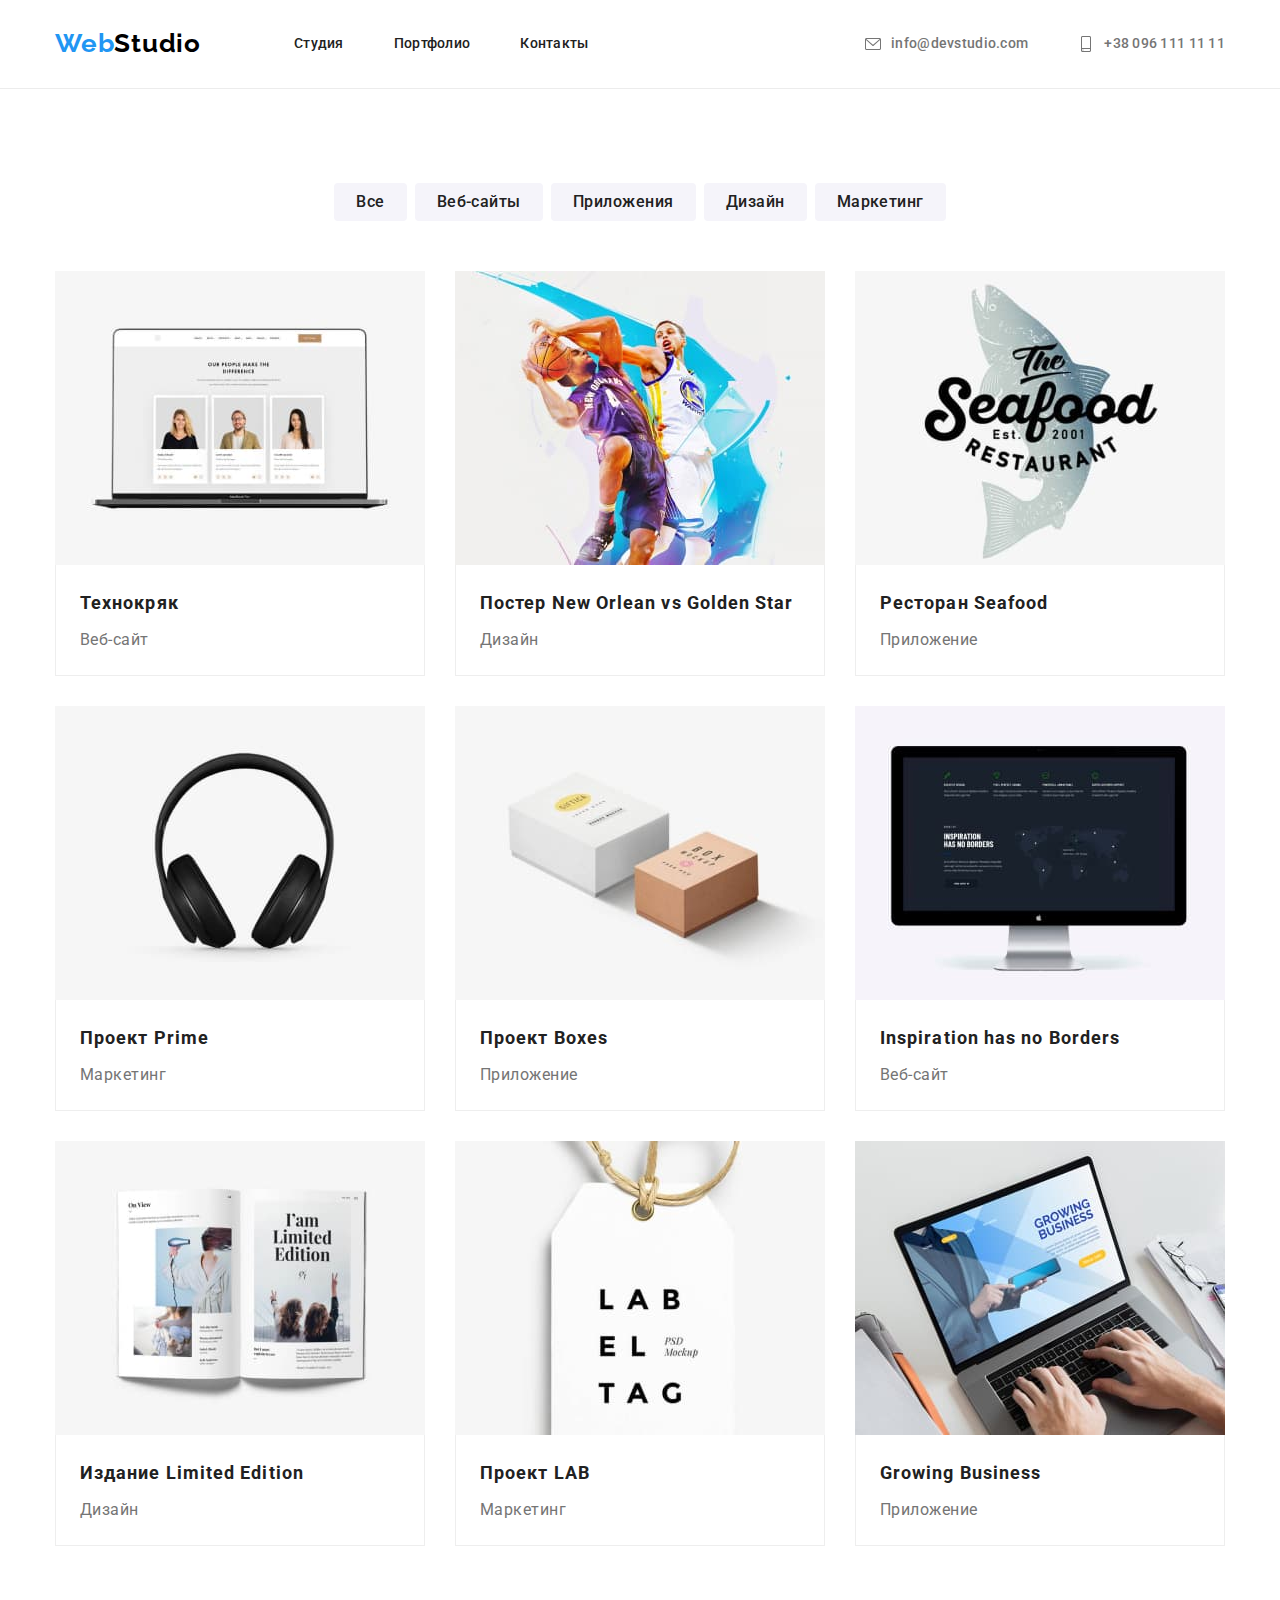
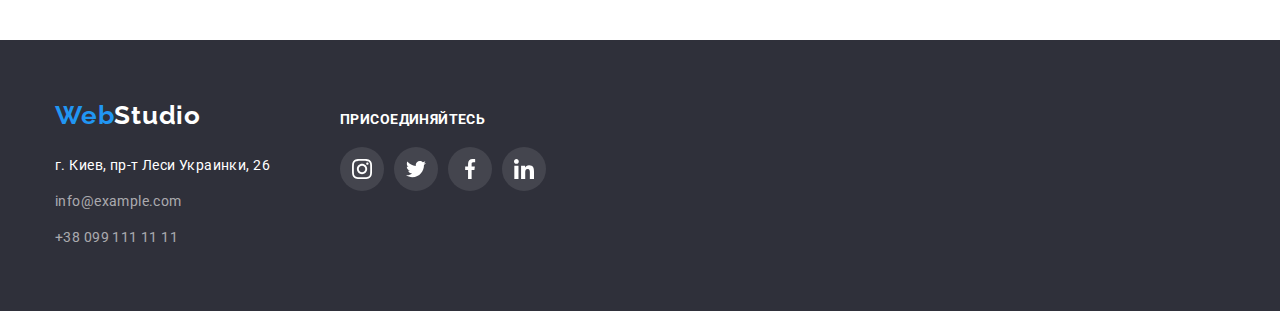
==== portfolio.html @ 1ecd4c77 "первая загрузка сайта" ====
<!DOCTYPE html>
<html lang="en">

<head>
    <meta charset="UTF-8">
    <meta http-equiv="X-UA-Compatible" content="IE=edge">
    <meta name="viewport" content="width=device-width, initial-scale=1.0">
    <title>Portfolio</title>
    <link rel="preconnect" href="https://fonts.googleapis.com">
    <link rel="preconnect" href="https://fonts.gstatic.com" crossorigin>
    <link
        href="https://fonts.googleapis.com/css2?family=Raleway:wght@700&family=Roboto:wght@400;500;700;900&display=swap"
        rel="stylesheet">
    <link rel="stylesheet" href="./css/modern-normalize.css">
    <link rel="stylesheet" href="./css/styles.css">
</head>

<body>
    <!--Шапка сайта. Навигация-->

    <header class="header">
        <div class="container">
            <div class="header-nav">
                <nav class="navigation">
                    <a class="header-logo link" href="./index.html"><span class="header-logo-decor">Web</span>Studio</a>
                    <ul class="menu-list lists">
                        <li class="nav-menu-item"><a class="menu-item link" href="./index.html">Студия</a></li>
                        <li class="nav-menu-item"><a class="menu-item link" href="./portfolio.html">Портфолио</a></li>
                        <li class="nav-menu-item"><a class="menu-item link" href="">Контакты</a></li>
                    </ul>
                </nav>
                <ul class="lists">
                    <li class="nav-email"><a class="email-nav link" href="mailto:info@devstudio.com">
                            <svg class="email-icon">
                                <use href="./images/icons.svg#icon-email"></use>
                            </svg>info@devstudio.com</a></li>
                    <li class="nav-tel"><a class="tel-nav link" href="tel:+380961111111">
                            <svg class="phone-icon">
                                <use href="./images/icons.svg#icon-phone"></use>
                            </svg>+38 096 111 11 11</a></li>
                </ul>
            </div>
        </div>
    </header>

    <!--Главный раздел сайта MAIN-->

    <main class="main">
        <section class="section">
            <div class="container">
                <h1 class="visually-hidden">Портфолио</h1>

                <ul class="filter lists">
                    <li class="filter-item"><button class="filter-btn" type="button">Все</button></li>
                    <li class="filter-item"><button class="filter-btn" type="button">Веб-сайты</button></li>
                    <li class="filter-item"><button class="filter-btn" type="button">Приложения</button></li>
                    <li class="filter-item"><button class="filter-btn" type="button">Дизайн</button></li>
                    <li class="filter-item"><button class="filter-btn" type="button">Маркетинг</button></li>
                </ul>

                <ul class="cards lists">
                    <li class="cards-item"><a href="" class="card-link link">
                            <img src="./images/port1.jpg" alt="ноутбук с изображением команды" class="cards-foto"
                                width="370">
                            <div class="card-item-content">
                                <h2 class="cards-item-title">Технокряк</h2>
                                <p class="cards-item-type">Веб-сайт</p>
                            </div>
                        </a></li>
                    <li class="cards-item"><a href="" class="card-link link">
                            <img src="./images/port2.jpg" alt="два спортсмена играют в баскетбол" class="cards-foto"
                                width="370">
                            <div class="card-item-content">
                                <h2 class="cards-item-title">Постер New Orlean vs Golden Star</h2>
                                <p class="cards-item-type">Дизайн</p>
                            </div>
                        </a></li>
                    <li class="cards-item"><a href="" class="card-link link">
                            <img src="./images/port3.jpg" alt="логотип ресторана Seafood" class="cards-foto"
                                width="370">
                            <div class="card-item-content">
                                <h2 class="cards-item-title">Ресторан Seafood</h2>
                                <p class="cards-item-type">Приложение</p>
                            </div>
                        </a></li>
                    <li class="cards-item"><a href="" class="card-link link">
                            <img src="./images/port4.jpg" alt="наушники" class="cards-foto" width="370">
                            <div class="card-item-content">
                                <h2 class="cards-item-title">Проект Prime</h2>
                                <p class="cards-item-type">Маркетинг</p>
                            </div>
                        </a></li>
                    <li class="cards-item"><a href="" class="card-link link">
                            <img src="./images/port5.jpg" alt="две коробки" class="cards-foto" width="370">
                            <div class="card-item-content">
                                <h2 class="cards-item-title">Проект Boxes</h2>
                                <p class="cards-item-type">Приложение</p>
                            </div>
                        </a></li>
                    <li class="cards-item"><a href="" class="card-link link">
                            <img src="./images/port6.jpg" alt="монитор с изображением сайта" class="cards-foto"
                                width="370">
                            <div class="card-item-content">
                                <h2 class="cards-item-title">Inspiration has no Borders</h2>
                                <p class="cards-item-type">Веб-сайт</p>
                            </div>
                        </a></li>
                    <li class="cards-item"><a href="" class="card-link link">
                            <img src="./images/port7.jpg" alt="журнал" class="cards-foto" width="370">
                            <div class="card-item-content">
                                <h2 class="cards-item-title">Издание Limited Edition</h2>
                                <p class="cards-item-type">Дизайн</p>
                            </div>
                        </a></li>
                    <li class="cards-item"><a href="" class="card-link link">
                            <img src="./images/port8.jpg" alt="логотип на веревочке" class="cards-foto" width="370">
                            <div class="card-item-content">
                                <h2 class="cards-item-title">Проект LAB</h2>
                                <p class="cards-item-type">Маркетинг</p>
                            </div>
                        </a></li>
                    <li class="cards-item"><a href="" class="card-link link">
                            <img src="./images/port9.jpg" alt="ноутбук с приложением Growing Business"
                                class="cards-foto" width="370">
                            <div class="card-item-content">
                                <h2 class="cards-item-title">Growing Business</h2>
                                <p class="cards-item-type">Приложение</p>
                            </div>
                        </a></li>
                </ul>
            </div>
        </section>
    </main>
    <!--Подвал сайта-->
    <footer class="footer">
        <div class="container footer-content-container">
            <div class="footer-content">
                <a class="footer-logo link" href="./index.html"><span class="footer-logo-decor">Web</span><span
                        class="footer-logo-decor-studio">Studio</span></a>
                <address>
                    <ul class="lists">
                        <li class="address-list-item"><a class="address link"
                                href="https://www.google.com.ua/maps/place/%D0%B1%D1%83%D0%BB.+%D0%9B%D0%B5%D1%81%D0%B8+%D0%A3%D0%BA%D1%80%D0%B0%D0%B8%D0%BD%D0%BA%D0%B8,+26,+%D0%9A%D0%B8%D0%B5%D0%B2,+02000/@50.4265841,30.5361971,17z/data=!3m1!4b1!4m5!3m4!1s0x40d4cf0e033ecbe9:0x57a4dffefec77da0!8m2!3d50.4265807!4d30.5383858?hl=ru"
                                target="_blank">г.
                                Киев, пр-т Леси Украинки, 26</a></li>
                        <li class="address-list-item"><a class="email-footer link"
                                href="mailto:info@example.com">info@example.com</a></li>
                        <li class="address-list-item"><a class="tel-footer link" href="tel:+380991111111">+38 099 111 11
                                11</a></li>
                    </ul>
                </address>
            </div>

            <div class="footer-socials">
                <p class="footer-social-title">присоединяйтесь</p>
                <ul class="footer-social-icons">
                    <li class="footer-social-icon-link link">
                        <a href="https://www.instagram.com/" class="footer-icon-bg" target="_blank">
                            <svg class="footer-icon-social">
                                <use href="./images/icons.svg#icon-instagram"></use>
                            </svg>
                        </a>
                    </li>
                    <li class="footer-social-icon-link link">
                        <a href="https://twitter.com/?lang=ru" class="footer-icon-bg" target="_blank">
                            <svg class="footer-icon-social">
                                <use href="./images/icons.svg#icon-twitter"></use>
                            </svg>
                        </a>
                    </li>
                    <li class="footer-social-icon-link link">
                        <a href="https://www.facebook.com/" class="footer-icon-bg" target="_blank">
                            <svg class="footer-icon-social">
                                <use href="./images/icons.svg#icon-facebook"></use>
                            </svg>
                        </a>
                    </li>
                    <li class="footer-social-icon-link link">
                        <a href="https://www.linkedin.com/" class="footer-icon-bg" target="_blank">
                            <svg class="footer-icon-social">
                                <use href="./images/icons.svg#icon-linkedin"></use>
                            </svg>
                        </a>
                    </li>
                </ul>
            </div>
        </div>
    </footer>
</body>

</html>
---- css/styles.css ----
/*----------Переменные для сайта----------*/
:root {
    /*-----Глобальные цвета-----*/
    --body-color: #757575;
    --a-color: #212121;
    /*-----Цвета для логотипа-----*/
    --logo-color: #000000;
    --logo-decor-color: #2196F3;
    /*-----Цвета для ссылок-----*/
    --menu-item-hover-focus-color: #2196F3;
    --email-tel-nav-color: #757575;
    --email-tel-nav-hover-focus-color: #2196F3;
    --email-tel-footer-color: #ffffff;
    /*-----index.html. Section Hero-----*/
    --hero-title-color: #ffffff;
    --hero-button-bg-color: #2196F3;
    --hero-button-text-color: #FFFFFF;
    /*-----index.html. Section Advantages-----*/
    --title-advantages-color: #212121;
    --content-advantages-color: #757575;
    /*-----index.html. Section Services-----*/
    --title-services-color: #212121;
    /*-----index.html. Section Team-----*/
    --team-title-color: #212121;
    --team-name-color: #212121;
    --team-position-color: #757575;
    /*-----portfolio.html. Section Filter-----*/
    --filter-btn-color: #212121;
    --filter-btn-bg-color: #F5F4FA;
    --filter-btn-bg-hover-focus-color: #2196F3;
    --filter-btn-text-chover-focus-color: #FFFFFF;
    /*-----portfolio.html. Section Cards-----*/
    --cards-item-title-color: #212121;
    --cards-item-type-color: #757575;
}
/*----------Стандартные свойства для сайта----------*/
body {
    font-family: 'Roboto', sans-serif;
    line-height: 1.71;
    color: var(--body-color);
    margin: 0;
}

.link {
    text-decoration: none;
    font-size: 14px;
    line-height: 1.71;
    letter-spacing: 0.02em;
    color: var(--a-color);
    list-style: none;
}
.container {
    width: 1200px;
    margin-left: auto;
    margin-right: auto;
    padding-left: 15px;
    padding-right: 15px;
}
.section {
    padding-top: 94px;
    padding-bottom: 94px;
}

.lists {
    list-style: none;
}
h1,
h2,
h3,
h4,
h5,
h6,
ul,
p {
    margin: 0;
    padding: 0;
}
img {
    display: block;
    max-width: 100%;
    height: auto;
}

.visually-hidden {
    position: absolute;
    width: 1px;
    height: 1px;
    margin: -1px;
    border: 0;
    padding: 0;
    
    white-space: nowrap;
    clip-path: inset(100%);
    clip: rect(0 0 0 0);
    overflow: hidden;
  }

/*----------Стили для логотипа. Шапка/Подвал сайта----------*/
.header {
    border-bottom: 1px solid #ECECEC;
}

.header-logo {
    font-family: 'Raleway', sans-serif;
    font-weight: 700;
    font-size: 26px;
    line-height: 1.2;
    letter-spacing: 0.03em;
    color: var(--logo-color);
    margin-right: 93px;
}
.footer-logo {
    font-family: 'Raleway', sans-serif;
    font-weight: 700;
    font-size: 26px;
    line-height: 1.2;
    letter-spacing: 0.03em;
    color: var(--logo-color);
}

.header-logo-decor,
.footer-logo-decor {
    color: var(--logo-decor-color);
}
.footer-logo-decor-studio {
    color: #FFFFFF;
}
/*----------Оформление ссылок. Шапка/Подвал сайта----------*/
/*HEADER*/
.header-nav {
    display: flex;
    justify-content: space-between;
    align-items: center;
}

.navigation {
    display: flex;
    align-items: center;
}

.navigation > .menu-list {
    display: flex;
}

.nav-menu-item {
    margin-right: 50px;
}

.navigation .nav-menu-item:last-child {
    margin-right: 0;
}

.header-nav > .lists {
    display: flex;
}

.nav-email {
    margin-right: 50px;
}

.menu-item {
    font-weight: 500;
    padding-top: 32px;
    padding-bottom: 32px;
    display: block;
}
.menu-item:hover,
.menu-item:focus {
    color: var(--menu-item-hover-focus-color);
}
.email-nav,
.tel-nav {
    color: var(--email-tel-nav-color);
    font-weight: 500;
    padding-top: 32px;
    padding-bottom: 32px;
    display: inline-flex;
    align-items: center;
}
.email-nav:hover,
.email-nav:focus,
.tel-nav:hover,
.tel-nav:focus {
    color: var(--email-tel-nav-hover-focus-color);
}

.email-icon {
    width: 16px;
    height: 16px;
    fill: currentColor;
    margin-right: 10px;
}

.phone-icon {
    width: 16px;
    height: 16px;
    fill: currentColor;
    margin-right: 10px;
}

/*FOOTER*/
.footer-content {
    margin-right: 70px;
}

.footer-content-container {
    display: flex;
    align-items: baseline;
}

.footer-logo {
    display: block;
    margin-bottom: 20px;
}
.address {
    color: var(--email-tel-footer-color);
    letter-spacing: 0.03em;
    font-style: normal;
}
.address-list-item {
    margin-bottom: 9px;
}
.address-list-item:last-child {
    margin-bottom: 0;
    
}
.email-footer,
.tel-footer {
    color: rgba(255, 255, 255, 0.6);
    letter-spacing: 0.03em;
    font-style: normal;
}

.footer {
    background-color: #2F303A;
    padding-top: 60px;
    padding-bottom: 60px;
}

.footer-social-title {
    font-weight: 700;
    font-size: 14px;
    line-height: 16px;
    letter-spacing: 0.03em;
    text-transform: uppercase;
    color: #ffffff;
    margin-bottom: 20px;
}

.footer-social-icons {
    display: flex;
    justify-content: center;
}

.footer-social-icon-link {
    margin-right: 10px;
}

.footer-social-icon-link:last-child {
    margin-right: 0;
}

.footer-icon-bg {
    width: 44px;
    height: 44px;
    border: none;
    border-radius: 50%;
    padding: 0;
    display: inline-flex;
    align-items: center;
    justify-content: center;
    color: #ffffff;
    background: rgba(255, 255, 255, 0.1);
}

.footer-icon-bg:hover,
.footer-icon-bg:focus {
    background: #2196F3;
}

.footer-icon-social {
    fill: currentColor;
    width: 20px;
    height: 20px;
}

.footer-icon-social:hover,
.footer-icon-social:focus {
    background: #2196F3;
}

/*----------Страница index.html. Main. Section "HERO"----------*/
.hero {
    padding-top: 200px;
    padding-bottom: 200px;
    text-align: center;

    max-width: 1600px;
    height: 600px;
    margin-right: auto;
    margin-left: auto;
    background: linear-gradient(0deg, rgba(47, 48, 58, 0.4), rgba(47, 48, 58, 0.4)), url(../images/hero.jpg);
    background-color: #212121;
    background-repeat: no-repeat;
    background-size: contain;
    background-position: center;
}

.hero-title {
    font-weight: 900;
    font-size: 44px;
    line-height: 1.4;
    letter-spacing: 0.06em;
    text-transform: uppercase;
    color: var(--hero-title-color);
    width: 696px;
    margin-left: auto;
    margin-right: auto;
    margin-bottom: 30px;
}

.hero-button {
    font-weight: 700;
    font-size: 16px;
    line-height: 1.9;
    letter-spacing: 0.06em;
    padding: 10px 32px;
    background-color: var(--hero-button-bg-color);
    color: var(--hero-button-text-color);
    border: none;
    cursor: pointer;
    box-shadow: 0px 4px 4px rgba(0, 0, 0, 0.15);
    border-radius: 4px;
}
/*----------Страница index.html. Main. Section "advantages"----------*/
.list-advantages {
    display: flex;
}

.item-advantages {
    width: 270px;
    margin-right: 30px;
}

.antenna-svg {
    background-color: #F5F4FA;
    height: 120px;
    display: block;
    margin-bottom: 30px;
    border-radius: 4px;
    display: flex;
    align-items: center;
    justify-content: center;
}

.icon-antenna {
    width: 70px;
    height: 70px;
}

.clock-svg {
    background-color: #F5F4FA;
    height: 120px;
    display: block;
    margin-bottom: 30px;
    border-radius: 4px;
    display: flex;
    align-items: center;
    justify-content: center;
}

.icon-clock {
    width: 70px;
    height: 70px;
}

.diagram-svg {
    background-color: #F5F4FA;
    height: 120px;
    display: block;
    margin-bottom: 30px;
    border-radius: 4px;
    display: flex;
    align-items: center;
    justify-content: center;
}

.icon-diagram {
    width: 70px;
    height: 70px;
}

.astronaut-svg {
    background-color: #F5F4FA;
    height: 120px;
    display: block;
    margin-bottom: 30px;
    border-radius: 4px;
    display: flex;
    align-items: center;
    justify-content: center;
}

.icon-astronaut {
    width: 70px;
    height: 70px;
    display: flex;
    align-items: center;
    justify-content: center;
}

.item-advantages:last-child {
    margin-right: 0;
}

.title-advantages {
    font-size: 14px;
    font-weight: 700;
    line-height: 1.14;
    letter-spacing: 0.03em;
    text-transform: uppercase;
    color: var(--title-advantages-color);
    margin-bottom: 10px;
}
.content-advantages {
    letter-spacing: 0.03em;
    color: var(--content-advantages-color);
    font-size: 14px;
}
/*----------Страница index.html. Main. Section "services"----------*/
.services {
    padding-top: 0;
}

.title-services {
    font-weight: 700;
    font-size: 36px;
    line-height: 1.17;
    text-align: center;
    letter-spacing: 0.03em;
    color: var(--title-services-color);
    margin-bottom: 50px;
}
.services-list {
    display: flex;
}

.services-item {
    margin-right: 30px;
}

.services-item:last-child {
    margin-right: 0;
}

/*----------Страница index.html. Main. Section "team"----------*/
.team {
    background-color: #F5F4FA;
}

.team-list {
    display: flex;
}

.team-title {
    font-weight: 700;
    font-size: 36px;
    line-height: 1.17;
    text-align: center;
    letter-spacing: 0.03em;
    color: var(--team-title-color);
    margin-bottom: 50px;
}

.team-item {
    margin-right: 30px;
    box-shadow: 0px 1px 3px rgba(0, 0, 0, 0.12), 0px 1px 1px rgba(0, 0, 0, 0.14), 0px 2px 1px rgba(0, 0, 0, 0.2);
    border-radius: 0px 0px 4px 4px;
    background-color: #FFFFFF;
}
.team-item:last-child {
    margin-right: 0;
}
.name-position {
    padding-top: 30px;
    padding-bottom: 30px;
}

.team-item .team-name {
    font-weight: 500;
    font-size: 16px;
    line-height: 1.19;
    letter-spacing: 0.03em;
    color: var(--team-name-color);
    text-align: center;
    margin-bottom: 10px;
}
.team-item .team-position {
    font-size: 16px;
    line-height: 1.19;
    letter-spacing: 0.03em;
    color: var(--team-position-color);
    text-align: center;
    margin-bottom: 16px;
}

.team-social-icons {
    display: flex;
    justify-content: center;
}

.team-social-icon-link {
    margin-right: 10px;
}

.team-social-icon-link:last-child {
    margin-right: 0;
}

.icon-bg {
    width: 44px;
    height: 44px;
    border: none;
    border-radius: 50%;
    padding: 0;
    display: inline-flex;
    align-items: center;
    justify-content: center;
    color: #AFB1B8;
}

.icon-bg:hover,
.icon-bg:focus {
    background: #2196F3;
    color: #ffffff;
}

.icon-social {
    fill: currentColor;
    width: 20px;
    height: 20px;
}

.icon-social:hover,
.icon-social:focus {
    fill: #ffffff;
    background: #2196F3;
}

/*----------Страница index.html. Main. Section "CLIENTS"----------*/

.clients-title {
    font-weight: 700;
    font-size: 36px;
    line-height: 1.16;
    text-align: center;
    letter-spacing: 0.03em;
    color: #212121;
    margin-bottom: 50px;
}

.clients-list {
    display: flex;
    justify-content: center;
}

.clients-item {
    margin-right: 30px;
}

.clients-item:last-child {
    margin-right: 0;
}

.clients-link {
    width: 170px;
    height: 92px;
    color: #AFB1B8;
    border: 1px solid #AFB1B8;
    border-radius: 4px;
    display: inline-flex;
    align-items: center;
    justify-content: center;
}

.clients-link:hover,
.clients-link:focus {
    border: 1px solid #2196F3;
    color: #2196F3;
}

.clients-icon {
    width: 106px;
    height: 60px;
    fill: currentColor;
}

.clients-icon:hover,
.clients-icon:focus {
    fill: #2196F3;
}

/*----------Страница portfolio.html. Main. filter----------*/
.filter {
    display: flex;
    justify-content: center;
    margin-bottom: 50px;
}
.filter-btn {
    font-weight: 500;
    font-size: 16px;
    line-height: 1.62;
    text-align: center;
    letter-spacing: 0.03em;
    color: var(--filter-btn-color);
    border: none;
    background-color: var(--filter-btn-bg-color);
    padding: 6px 22px;
    cursor: pointer;
    border-radius: 4px;
    
}
.filter-item {
    margin-right: 8px;

}

.filter-item:last-of-type {
    margin-right: 0;
}

.filter-btn:hover,
.filter-btn:focus {
    background-color: var(--filter-btn-bg-hover-focus-color);
    color: var(--filter-btn-text-chover-focus-color);
    box-shadow: 0px 3px 1px rgba(0, 0, 0, 0.1), 0px 1px 2px rgba(0, 0, 0, 0.08), 0px 2px 2px rgba(0, 0, 0, 0.12);
}
/*----------Страница portfolio.html. Main. cards----------*/
.cards {
    display: flex;
    flex-wrap: wrap;
    justify-content: center;
    background: #FFFFFF;
 
}

.cards-item {
    margin-right: 30px;
    margin-bottom: 30px;
}

.card-link:hover,
.card-link:focus {
    box-shadow: 0px 1px 1px rgba(0, 0, 0, 0.12), 0px 4px 4px rgba(0, 0, 0, 0.06), 1px 4px 6px rgba(0, 0, 0, 0.16);
    display: block;
}

.card-item-content {
    padding-top: 20px;
    padding-bottom: 20px;
    padding-left: 24px;
    padding-right: 24px;
    border-left: 1px solid #EEEEEE;
    border-right: 1px solid #EEEEEE;
    border-bottom: 1px solid #EEEEEE;

}

.cards-item:nth-child(3n + 3) {
    margin-right: 0;
}

.cards-item:nth-last-child(-n + 3) {
    margin-bottom: 0;

}

.cards-item-title {
    font-weight: 700;
    font-size: 18px;
    line-height: 2;
    letter-spacing: 0.06em;
    color: var(--cards-item-title-color);
    margin-bottom: 4px;
}
.cards-item-type {
    font-size: 16px;
    line-height: 1.87;
    letter-spacing: 0.03em;
    color: var(--cards-item-type-color);
}
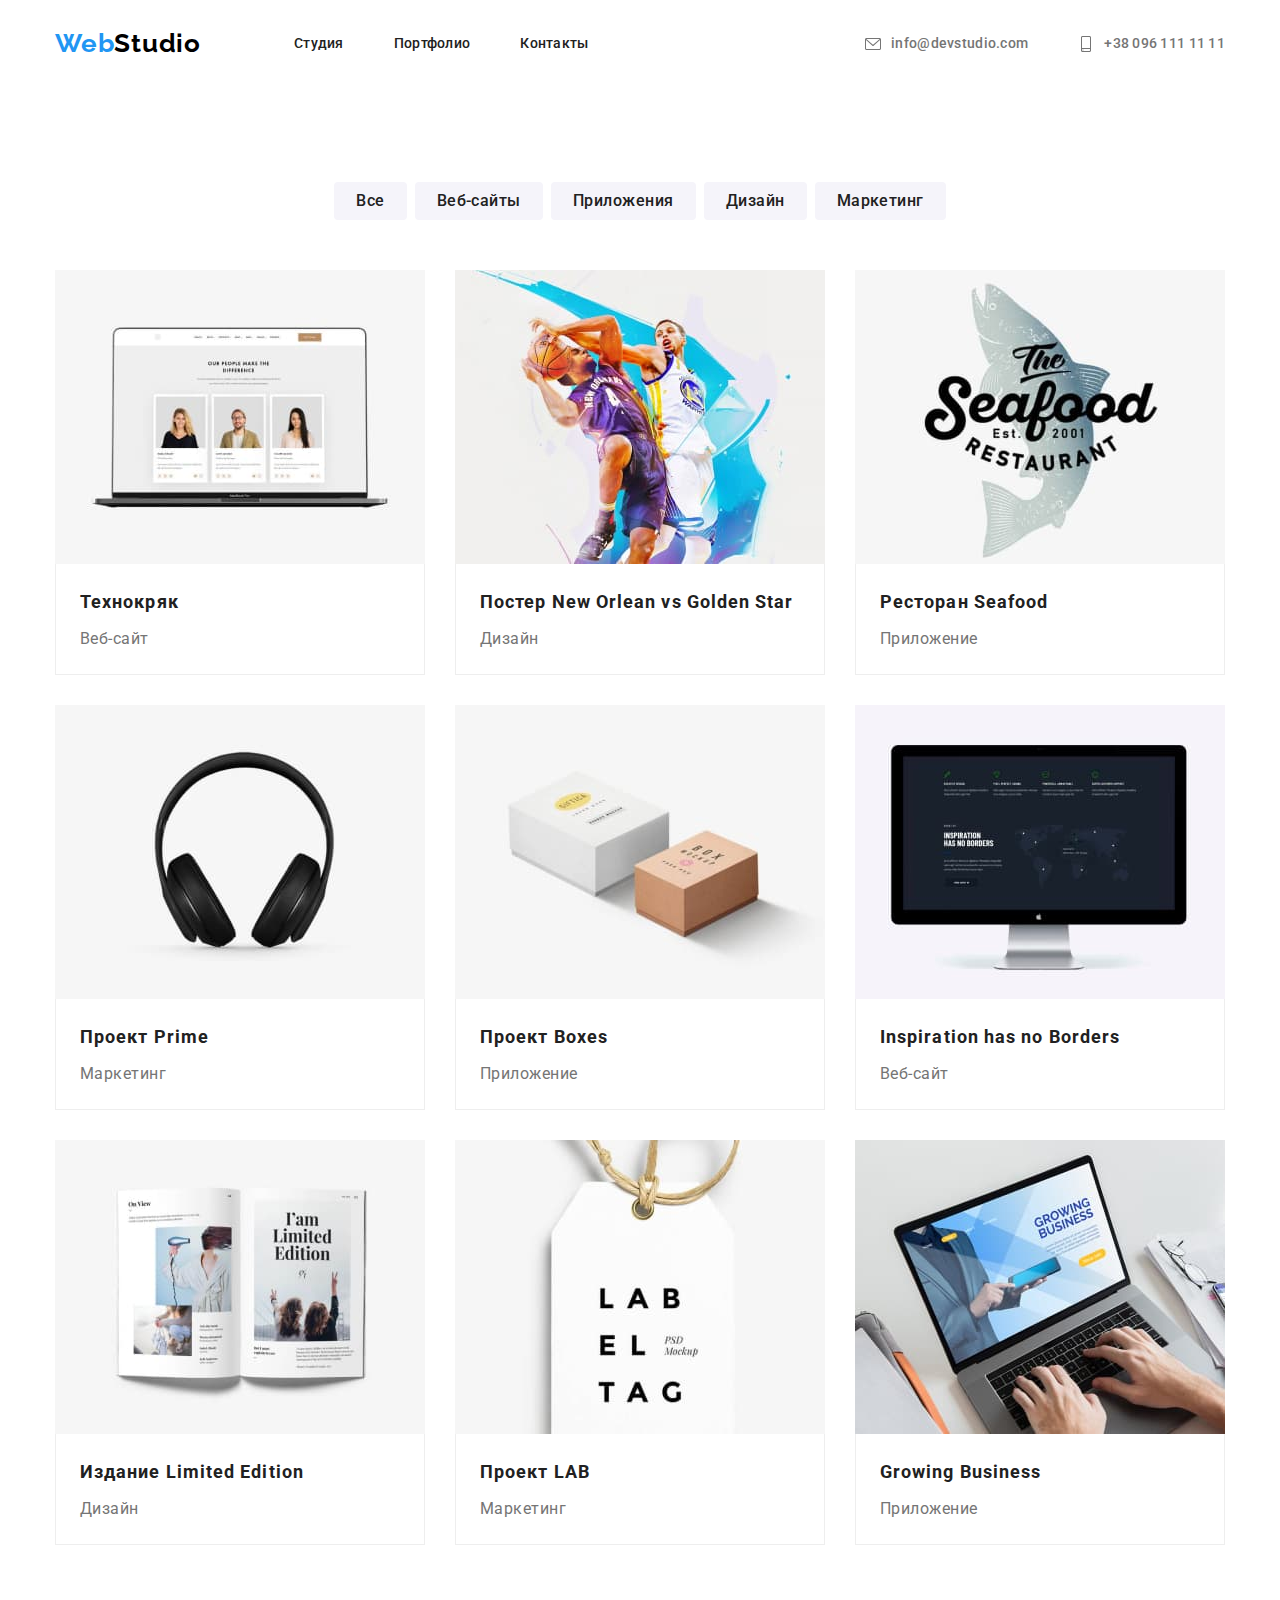
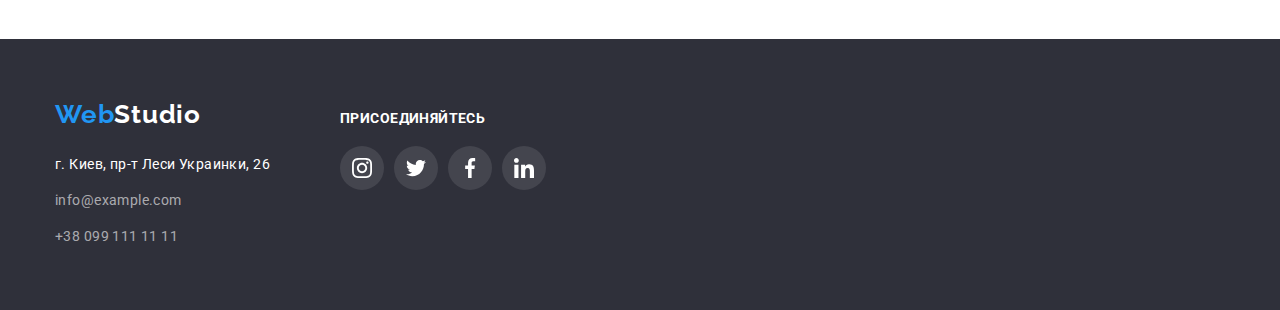
==== commit 0b951f9a: "выполненная работа" ====
--- a/portfolio.html
+++ b/portfolio.html
@@ -60,68 +60,137 @@
 
                 <ul class="cards lists">
                     <li class="cards-item"><a href="" class="card-link link">
-                            <img src="./images/port1.jpg" alt="ноутбук с изображением команды" class="cards-foto"
-                                width="370">
+                            <div class="foto-card-disr">
+                                <div class="disr-foto-card">
+                                    Ресурс предлагает комплексные предложения с разным уровнем функционала и сервисов.
+                                    Все это позволит посетителю получить исчерпывающие сведения о компании или частном
+                                    лице.
+                                </div>
+                                <img src="./images/port1.jpg" alt="ноутбук с изображением команды" class="cards-foto"
+                                    width="370">
+                            </div>
                             <div class="card-item-content">
                                 <h2 class="cards-item-title">Технокряк</h2>
                                 <p class="cards-item-type">Веб-сайт</p>
                             </div>
                         </a></li>
                     <li class="cards-item"><a href="" class="card-link link">
-                            <img src="./images/port2.jpg" alt="два спортсмена играют в баскетбол" class="cards-foto"
-                                width="370">
+                            <div class="foto-card-disr">
+                                <div class="disr-foto-card">
+                                    Ресурс предлагает комплексные предложения с разным уровнем функционала и сервисов.
+                                    Все это позволит посетителю получить исчерпывающие сведения о компании или частном
+                                    лице.
+                                </div>
+                                <img src="./images/port2.jpg" alt="два спортсмена играют в баскетбол" class="cards-foto"
+                                    width="370">
+                            </div>
                             <div class="card-item-content">
                                 <h2 class="cards-item-title">Постер New Orlean vs Golden Star</h2>
                                 <p class="cards-item-type">Дизайн</p>
                             </div>
                         </a></li>
                     <li class="cards-item"><a href="" class="card-link link">
-                            <img src="./images/port3.jpg" alt="логотип ресторана Seafood" class="cards-foto"
-                                width="370">
+                            <div class="foto-card-disr">
+                                <div class="disr-foto-card">
+                                    Ресурс предлагает комплексные предложения с разным уровнем функционала и сервисов.
+                                    Все это позволит посетителю получить исчерпывающие сведения о компании или частном
+                                    лице.
+                                </div>
+                                <img src="./images/port3.jpg" alt="логотип ресторана Seafood" class="cards-foto"
+                                    width="370">
+                            </div>
                             <div class="card-item-content">
                                 <h2 class="cards-item-title">Ресторан Seafood</h2>
                                 <p class="cards-item-type">Приложение</p>
                             </div>
                         </a></li>
                     <li class="cards-item"><a href="" class="card-link link">
-                            <img src="./images/port4.jpg" alt="наушники" class="cards-foto" width="370">
+                            <div class="foto-card-disr">
+                                <div class="disr-foto-card">
+                                    Ресурс предлагает комплексные предложения с разным уровнем функционала и сервисов.
+                                    Все это позволит посетителю получить исчерпывающие сведения о компании или частном
+                                    лице.
+                                </div>
+                                <img src="./images/port4.jpg" alt="наушники" class="cards-foto" width="370">
+                            </div>
+
                             <div class="card-item-content">
                                 <h2 class="cards-item-title">Проект Prime</h2>
                                 <p class="cards-item-type">Маркетинг</p>
                             </div>
                         </a></li>
                     <li class="cards-item"><a href="" class="card-link link">
-                            <img src="./images/port5.jpg" alt="две коробки" class="cards-foto" width="370">
+                            <div class="foto-card-disr">
+                                <div class="disr-foto-card">
+                                    Ресурс предлагает комплексные предложения с разным уровнем функционала и сервисов.
+                                    Все это позволит посетителю получить исчерпывающие сведения о компании или частном
+                                    лице.
+                                </div>
+                                <img src="./images/port5.jpg" alt="две коробки" class="cards-foto" width="370">
+                            </div>
+
                             <div class="card-item-content">
                                 <h2 class="cards-item-title">Проект Boxes</h2>
                                 <p class="cards-item-type">Приложение</p>
                             </div>
                         </a></li>
                     <li class="cards-item"><a href="" class="card-link link">
-                            <img src="./images/port6.jpg" alt="монитор с изображением сайта" class="cards-foto"
-                                width="370">
+                            <div class="foto-card-disr">
+                                <div class="disr-foto-card">
+                                    Ресурс предлагает комплексные предложения с разным уровнем функционала и сервисов.
+                                    Все это позволит посетителю получить исчерпывающие сведения о компании или частном
+                                    лице.
+                                </div>
+                                <img src="./images/port6.jpg" alt="монитор с изображением сайта" class="cards-foto"
+                                    width="370">
+                            </div>
+
                             <div class="card-item-content">
                                 <h2 class="cards-item-title">Inspiration has no Borders</h2>
                                 <p class="cards-item-type">Веб-сайт</p>
                             </div>
                         </a></li>
                     <li class="cards-item"><a href="" class="card-link link">
-                            <img src="./images/port7.jpg" alt="журнал" class="cards-foto" width="370">
+                            <div class="foto-card-disr">
+                                <div class="disr-foto-card">
+                                    Ресурс предлагает комплексные предложения с разным уровнем функционала и сервисов.
+                                    Все это позволит посетителю получить исчерпывающие сведения о компании или частном
+                                    лице.
+                                </div>
+                                <img src="./images/port7.jpg" alt="журнал" class="cards-foto" width="370">
+                            </div>
+
                             <div class="card-item-content">
                                 <h2 class="cards-item-title">Издание Limited Edition</h2>
                                 <p class="cards-item-type">Дизайн</p>
                             </div>
                         </a></li>
                     <li class="cards-item"><a href="" class="card-link link">
-                            <img src="./images/port8.jpg" alt="логотип на веревочке" class="cards-foto" width="370">
+                            <div class="foto-card-disr">
+                                <div class="disr-foto-card">
+                                    Ресурс предлагает комплексные предложения с разным уровнем функционала и сервисов.
+                                    Все это позволит посетителю получить исчерпывающие сведения о компании или частном
+                                    лице.
+                                </div>
+                                <img src="./images/port8.jpg" alt="логотип на веревочке" class="cards-foto" width="370">
+                            </div>
+
                             <div class="card-item-content">
                                 <h2 class="cards-item-title">Проект LAB</h2>
                                 <p class="cards-item-type">Маркетинг</p>
                             </div>
                         </a></li>
                     <li class="cards-item"><a href="" class="card-link link">
-                            <img src="./images/port9.jpg" alt="ноутбук с приложением Growing Business"
-                                class="cards-foto" width="370">
+                            <div class="foto-card-disr">
+                                <div class="disr-foto-card">
+                                    Ресурс предлагает комплексные предложения с разным уровнем функционала и сервисов.
+                                    Все это позволит посетителю получить исчерпывающие сведения о компании или частном
+                                    лице.
+                                </div>
+                                <img src="./images/port9.jpg" alt="ноутбук с приложением Growing Business"
+                                    class="cards-foto" width="370">
+                            </div>
+
                             <div class="card-item-content">
                                 <h2 class="cards-item-title">Growing Business</h2>
                                 <p class="cards-item-type">Приложение</p>
--- a/css/styles.css
+++ b/css/styles.css
@@ -97,7 +97,7 @@
 
 /*----------Стили для логотипа. Шапка/Подвал сайта----------*/
 .header {
-    border-bottom: 1px solid #ECECEC;
+    /*border-bottom: 1px solid #ECECEC;*/
 }
 
 .header-logo {
@@ -144,6 +144,8 @@
 
 .nav-menu-item {
     margin-right: 50px;
+    position: relative;
+
 }
 
 .navigation .nav-menu-item:last-child {
@@ -163,11 +165,33 @@
     padding-top: 32px;
     padding-bottom: 32px;
     display: block;
+    transition: color 250ms cubic-bezier(0.4, 0, 0.2, 1);
+
 }
 .menu-item:hover,
 .menu-item:focus {
     color: var(--menu-item-hover-focus-color);
-}
+
+}
+
+.menu-item::after{
+    content: "";
+    width: 100%;
+    height: 4px;
+    background: #2196F3;
+    border-radius: 2px;
+    position: absolute;
+    bottom: 0;
+    left: 0;
+    opacity: 0;
+    transition: opacity 250ms cubic-bezier(0.4, 0, 0.2, 1);
+
+}
+
+.menu-item:hover::after {
+    opacity: 1;
+}
+
 .email-nav,
 .tel-nav {
     color: var(--email-tel-nav-color);
@@ -176,7 +200,9 @@
     padding-bottom: 32px;
     display: inline-flex;
     align-items: center;
-}
+    transition: color 250ms cubic-bezier(0.4, 0, 0.2, 1);
+}
+
 .email-nav:hover,
 .email-nav:focus,
 .tel-nav:hover,
@@ -271,22 +297,24 @@
     justify-content: center;
     color: #ffffff;
     background: rgba(255, 255, 255, 0.1);
+    transition: background-color 250ms cubic-bezier(0.4, 0, 0.2, 1);
 }
 
 .footer-icon-bg:hover,
 .footer-icon-bg:focus {
-    background: #2196F3;
+    background-color: #2196F3;
 }
 
 .footer-icon-social {
     fill: currentColor;
     width: 20px;
     height: 20px;
+    transition: background-color 250ms cubic-bezier(0.4, 0, 0.2, 1);
 }
 
 .footer-icon-social:hover,
 .footer-icon-social:focus {
-    background: #2196F3;
+    background-color: #2196F3;
 }
 
 /*----------Страница index.html. Main. Section "HERO"----------*/
@@ -332,6 +360,57 @@
     box-shadow: 0px 4px 4px rgba(0, 0, 0, 0.15);
     border-radius: 4px;
 }
+
+/*-----Modal window-----*/
+.backdrop {
+    position: fixed;
+    top: 0;
+    left: 0;
+    width: 100%;
+    height: 100%;
+    background: rgba(0, 0, 0, 0.2);
+
+}
+
+.backdrop.is-hidden {
+    opacity: 0;
+    pointer-events: none;
+    visibility: hidden;
+}
+
+.modal {
+    position: absolute;
+    top: 50%;
+    left: 50%;
+    transform: translate(-50%, -50%);
+
+    margin: 0;
+    padding: 0;
+  
+    height: 581px;
+    width: 528px;
+    background-color: white;
+
+    background: #FFFFFF;
+    box-shadow: 0px 1px 3px rgba(0, 0, 0, 0.12), 0px 1px 1px rgba(0, 0, 0, 0.14), 0px 2px 1px rgba(0, 0, 0, 0.2);
+    border-radius: 4px;
+}
+
+.btn-modal {
+    position: absolute;
+
+    top: 8px;
+    left: 490px;
+
+    width: 30px;
+    height: 30px;
+    background: #FFFFFF;
+    border: 1px solid rgba(0, 0, 0, 0.1);
+    border-radius: 50%;
+
+}
+
+
 /*----------Страница index.html. Main. Section "advantages"----------*/
 .list-advantages {
     display: flex;
@@ -447,10 +526,32 @@
 
 .services-item {
     margin-right: 30px;
+    position: relative;
+
 }
 
 .services-item:last-child {
     margin-right: 0;
+}
+
+.disr-services {
+    position: absolute;
+    bottom: 0;
+    width: 100%;
+
+    background: rgba(47, 48, 58, 0.8);
+    padding-top: 27px;
+    padding-bottom: 27px;
+
+    text-align: center;
+    font-weight: 700;
+    font-size: 14px;
+    line-height: 16px;
+    text-align: center;
+    letter-spacing: 0.03em;
+    text-transform: uppercase;
+
+    color: #FFFFFF;
 }
 
 /*----------Страница index.html. Main. Section "team"----------*/
@@ -527,11 +628,14 @@
     align-items: center;
     justify-content: center;
     color: #AFB1B8;
+    background-color: #FFFFFF;
+    transition: background-color 250ms cubic-bezier(0.4, 0, 0.2, 1), color 250ms cubic-bezier(0.4, 0, 0.2, 1), fill 250ms cubic-bezier(0.4, 0, 0.2, 1);
+
 }
 
 .icon-bg:hover,
 .icon-bg:focus {
-    background: #2196F3;
+    background-color: #2196F3;
     color: #ffffff;
 }
 
@@ -544,7 +648,7 @@
 .icon-social:hover,
 .icon-social:focus {
     fill: #ffffff;
-    background: #2196F3;
+    background-color: #2196F3;
 }
 
 /*----------Страница index.html. Main. Section "CLIENTS"----------*/
@@ -581,6 +685,7 @@
     display: inline-flex;
     align-items: center;
     justify-content: center;
+    transition: color 250ms cubic-bezier(0.4, 0, 0.2, 1), border 250ms cubic-bezier(0.4, 0, 0.2, 1);
 }
 
 .clients-link:hover,
@@ -618,7 +723,7 @@
     padding: 6px 22px;
     cursor: pointer;
     border-radius: 4px;
-    
+    transition: background-color 250ms cubic-bezier(0.4, 0, 0.2, 1), color 250ms cubic-bezier(0.4, 0, 0.2, 1), box-shadow 250ms cubic-bezier(0.4, 0, 0.2, 1);
 }
 .filter-item {
     margin-right: 8px;
@@ -634,6 +739,8 @@
     background-color: var(--filter-btn-bg-hover-focus-color);
     color: var(--filter-btn-text-chover-focus-color);
     box-shadow: 0px 3px 1px rgba(0, 0, 0, 0.1), 0px 1px 2px rgba(0, 0, 0, 0.08), 0px 2px 2px rgba(0, 0, 0, 0.12);
+
+
 }
 /*----------Страница portfolio.html. Main. cards----------*/
 .cards {
@@ -654,6 +761,41 @@
     box-shadow: 0px 1px 1px rgba(0, 0, 0, 0.12), 0px 4px 4px rgba(0, 0, 0, 0.06), 1px 4px 6px rgba(0, 0, 0, 0.16);
     display: block;
 }
+
+.foto-card-disr {
+    position: relative;
+    overflow: hidden;
+}
+
+/*------Анимация карточки------*/
+.disr-foto-card {
+    position: absolute;
+    
+    display: block;
+    content: "";
+    width: 100%;
+    height: 100%;
+    background-color: rgba(33, 150, 243, 0.9);
+
+    font-weight: 400;
+    font-size: 18px;
+    line-height: 1.56;
+    letter-spacing: 0.03em;
+    color: #FFFFFF;
+
+    padding-top: 63px;
+    padding-bottom: 63px;
+    padding-left: 24px;
+    padding-right: 24px;
+    transform: translateY(100%);
+    transition: transform 250ms cubic-bezier(0.4, 0, 0.2, 1);
+}
+
+.card-link:hover .disr-foto-card{
+    transform: translateY(0);
+
+}
+/*--------------------------------------------------------*/
 
 .card-item-content {
     padding-top: 20px;
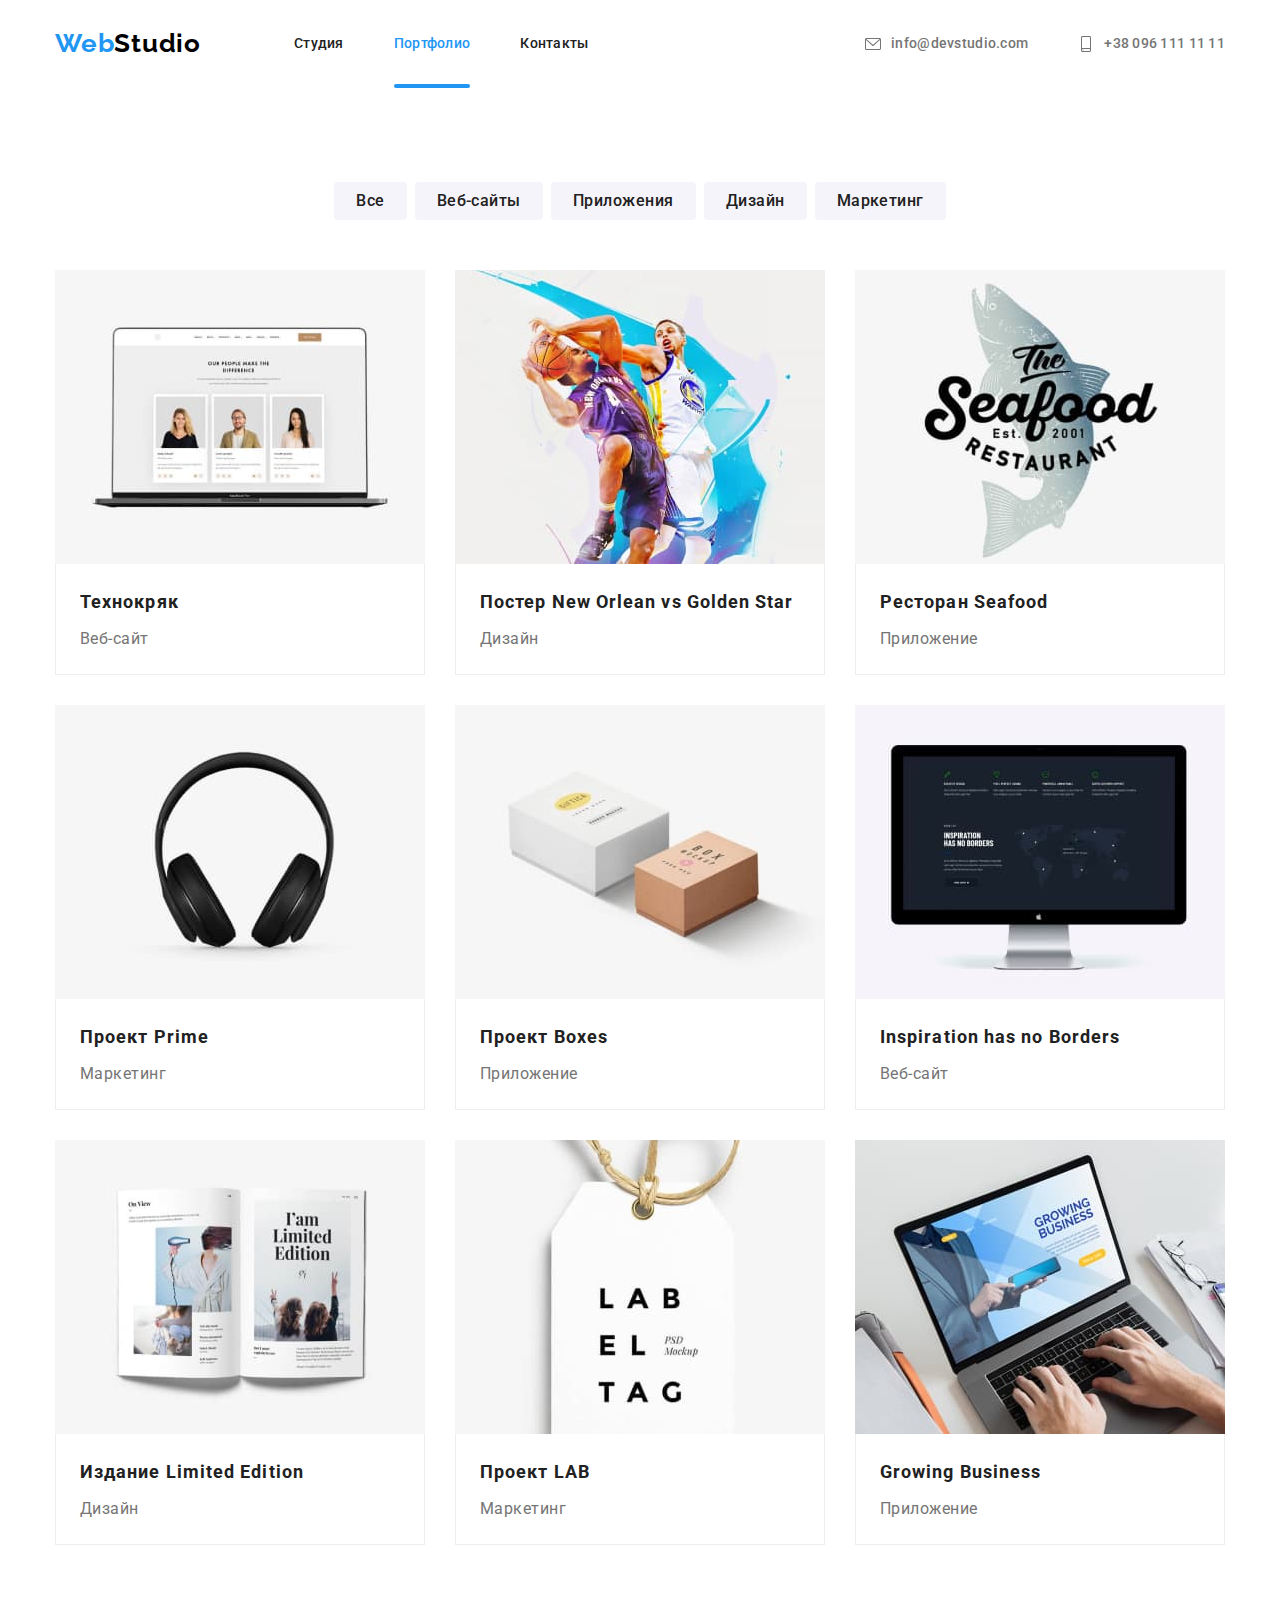
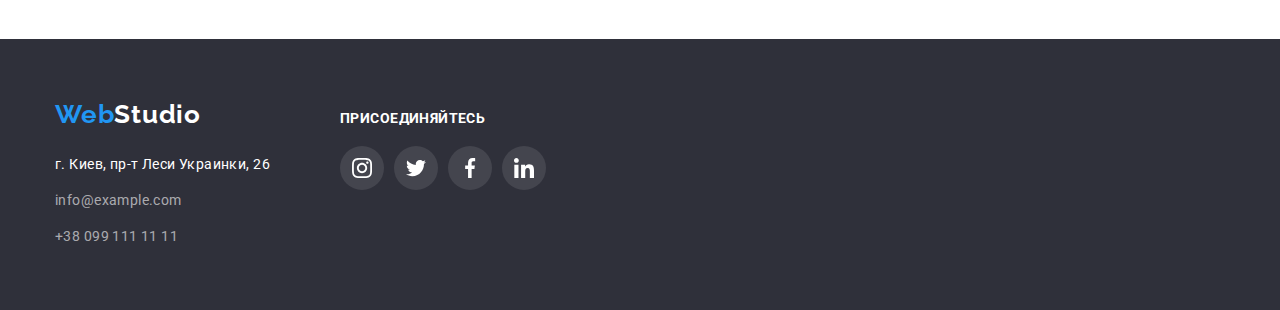
==== commit 2c6dc471: "сделал доп класс для текущей страницы" ====
--- a/portfolio.html
+++ b/portfolio.html
@@ -25,7 +25,7 @@
                     <a class="header-logo link" href="./index.html"><span class="header-logo-decor">Web</span>Studio</a>
                     <ul class="menu-list lists">
                         <li class="nav-menu-item"><a class="menu-item link" href="./index.html">Студия</a></li>
-                        <li class="nav-menu-item"><a class="menu-item link" href="./portfolio.html">Портфолио</a></li>
+                        <li class="nav-menu-item"><a class="menu-item active-page2 link" href="./portfolio.html">Портфолио</a></li>
                         <li class="nav-menu-item"><a class="menu-item link" href="">Контакты</a></li>
                     </ul>
                 </nav>
--- a/css/styles.css
+++ b/css/styles.css
@@ -171,10 +171,35 @@
 .menu-item:hover,
 .menu-item:focus {
     color: var(--menu-item-hover-focus-color);
-
-}
-
-.menu-item::after{
+    
+}
+
+.active-page1 {
+    color: var(--menu-item-hover-focus-color);
+
+}
+
+.active-page1::after{
+    content: "";
+    width: 100%;
+    height: 4px;
+    background: #2196F3;
+    color: #2196F3;
+    border-radius: 2px;
+    position: absolute;
+    bottom: 0;
+    left: 0;
+    opacity: 1;
+    transition: opacity 250ms cubic-bezier(0.4, 0, 0.2, 1);
+
+}
+
+.active-page2 {
+    color: var(--menu-item-hover-focus-color);
+
+}
+
+.active-page2::after{
     content: "";
     width: 100%;
     height: 4px;
@@ -183,13 +208,9 @@
     position: absolute;
     bottom: 0;
     left: 0;
-    opacity: 0;
+    opacity: 1;
     transition: opacity 250ms cubic-bezier(0.4, 0, 0.2, 1);
 
-}
-
-.menu-item:hover::after {
-    opacity: 1;
 }
 
 .email-nav,
@@ -369,7 +390,7 @@
     width: 100%;
     height: 100%;
     background: rgba(0, 0, 0, 0.2);
-
+    z-index: 1;
 }
 
 .backdrop.is-hidden {
@@ -509,6 +530,7 @@
 /*----------Страница index.html. Main. Section "services"----------*/
 .services {
     padding-top: 0;
+    z-index: 0;
 }
 
 .title-services {
